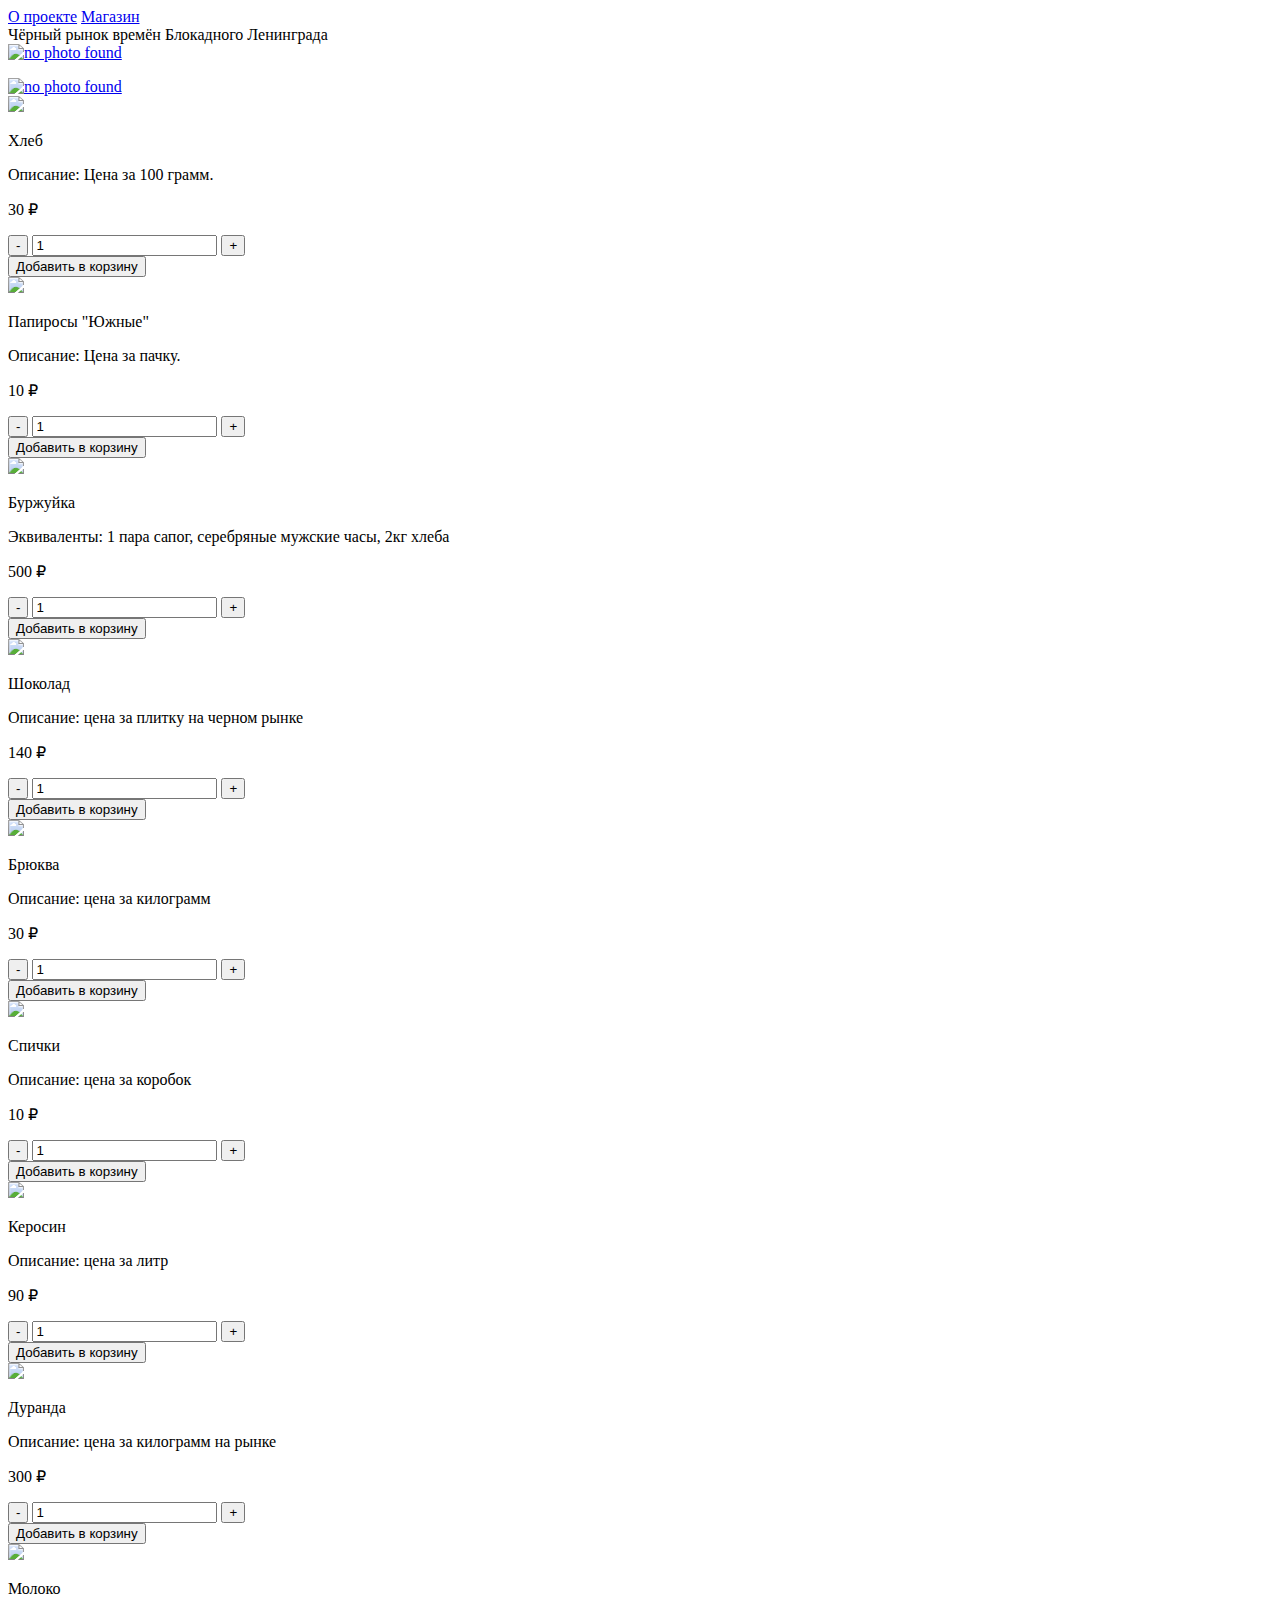
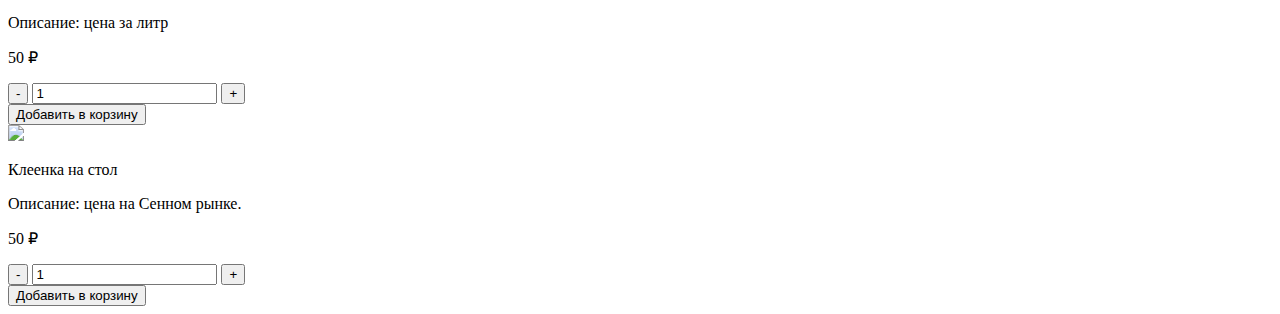
==== index.html @ 29fdaeda "Create index.html" ====
<!DOCTYPE html>
<html lang="en">
<head>
  <meta charset="UTF-8">
  <title>MainPage</title>
  <link href="https://fonts.googleapis.com/css2?family=Merriweather:ital,wght@0,300;0,400;0,700;1,300;1,400&family=Poppins:ital,wght@0,400;0,600;1,200;1,600&display=swap" rel="stylesheet">
  <link rel="stylesheet" href="CSS/header.css">
  <link rel="stylesheet" href="CSS/product.css">
</head>
<body>
  <header class = "header">
    <div class="header-center">
      <nav class="navigation-bar">
        <a class="header-links" href="projectInfo.html">О проекте</a>
        <a class="header-links" href="index.html">Магазин</a>
      </nav>
      <div class="project-name">
        Чёрный рынок времён Блокадного Ленинграда
      </div>
      </div>
    <div class="header-left">
      <div class="cart">
        <a href="cartPage.html">
          <img src="logos/cart_icon.png" class="header-cart-icon" alt="no photo found">
        </a>
        <ul id="cart-items"></ul>
      </div>
      <div class="account">
        <a href="accountPage.html">
          <img src="logos/profile_icon.png" class="header-profile-icon" alt="no photo found">
        </a>
      </div>
    </div>
  </header>
  <div class="create-line"></div>
  <main>
    <div class="products">
      <div class="product" data-product-id="1">
        <img onclick="location.href='BreadPage.html'" class="product-image" src="ProductPhotos/bread.JPG">
        <div class="product-info">
          <p class="product-title">
            Хлеб
          </p>
          <p class="product-description">
            Описание: Цена за 100 грамм.
          </p>
          <p class="product-price">
            30 &#x20bd
          </p>
          <div class="quantity">
            <button class="minus-button" onclick="decrement(this)">-</button>
            <input class="quantity-bar" type="text" value="1">
            <button class="plus-button" onclick="increment(this)">+</button>
          </div>
          <button class="add-to-cart-button" onclick="addToCart(this)">Добавить в корзину</button>
        </div>
      </div>
      <div class="product" data-product-id="2">
        <img onclick="location.href='PapirosiPage.html'" class="product-image" src="ProductPhotos/papirosi.png">
        <div class="product-info">
          <p class="product-title">
            Папиросы "Южные"
          </p>
          <p class="product-description">
            Описание: Цена за пачку.
          </p>
          <p class="product-price">
            10 &#x20bd
          </p>
          <div class="quantity">
            <button class="minus-button" onclick="decrement(this)">-</button>
            <input class="quantity-bar" type="text" value="1">
            <button class="plus-button" onclick="increment(this)">+</button>
          </div>
          <button class="add-to-cart-button" onclick="addToCart(this)">Добавить в корзину</button>
        </div>
      </div>
      <div class="product" data-product-id="3">
        <img onclick="location.href='BurzhuikaPage.html'" class="product-image" src="ProductPhotos/burzhuika.png">
        <div class="product-info">
          <p class="product-title">
            Буржуйка
          </p>
          <p class="product-description">
            Эквиваленты: 1 пара сапог, серебряные мужские часы, 2кг хлеба
          </p>
          <p class="product-price">
            500 &#x20bd
          </p>
          <div class="quantity">
            <div class="quantity">
              <button class="minus-button" onclick="decrement(this)">-</button>
              <input class="quantity-bar" type="text" value="1">
              <button class="plus-button" onclick="increment(this)">+</button>
            </div>
            <button class="add-to-cart-button" onclick="addToCart(this)">Добавить в корзину</button>
          </div>
      </div>
    </div>
      <div class="product" data-product-id="4">
        <img onclick="location.href='ChocolatePage.html'" class="product-image" src="ProductPhotos/chocolate.png">
        <div class="product-info">
          <p class="product-title">
            Шоколад
          </p>
          <p class="product-description">
            Описание: цена за плитку на черном рынке
          </p>
          <p class="product-price">
            140 &#x20bd
          </p>
          <div class="quantity">
            <div class="quantity">
              <button class="minus-button" onclick="decrement(this)">-</button>
              <input class="quantity-bar" type="text" value="1">
              <button class="plus-button" onclick="increment(this)">+</button>
            </div>
            <button class="add-to-cart-button" onclick="addToCart(this)">Добавить в корзину</button>
          </div>
        </div>
      </div>
      <div class="product" data-product-id="5">
        <img onclick="location.href='BrukvaPage.html'" class="product-image" src="ProductPhotos/brukva.png">
        <div class="product-info">
          <p class="product-title">
            Брюква
          </p>
          <p class="product-description">
            Описание: цена за килограмм
          </p>
          <p class="product-price">
            30 &#x20bd
          </p>
          <div class="quantity">
            <div class="quantity">
              <button class="minus-button" onclick="decrement(this)">-</button>
              <input class="quantity-bar" type="text" value="1">
              <button class="plus-button" onclick="increment(this)">+</button>
            </div>
            <button class="add-to-cart-button" onclick="addToCart(this)">Добавить в корзину</button>
          </div>
        </div>
      </div>
      <div class="product" data-product-id="6">
        <img onclick="location.href='SpickiPage.html'" class="product-image" src="ProductPhotos/spichki.png">
        <div class="product-info">
          <p class="product-title">
            Спички
          </p>
          <p class="product-description">
            Описание: цена за коробок
          </p>
          <p class="product-price">
            10 &#x20bd
          </p>
          <div class="quantity">
            <div class="quantity">
              <button class="minus-button" onclick="decrement(this)">-</button>
              <input class="quantity-bar" type="text" value="1">
              <button class="plus-button" onclick="increment(this)">+</button>
            </div>
            <button class="add-to-cart-button" onclick="addToCart(this)">Добавить в корзину</button>
          </div>
        </div>
      </div>
      <div class="product" data-product-id="7">
        <img onclick="location.href='KerosinPage.html'" class="product-image" src="ProductPhotos/kerosin.png">
        <div class="product-info">
          <p class="product-title">
            Керосин
          </p>
          <p class="product-description">
            Описание: цена за литр
          </p>
          <p class="product-price">
            90 &#x20bd
          </p>
          <div class="quantity">
            <div class="quantity">
              <button class="minus-button" onclick="decrement(this)">-</button>
              <input class="quantity-bar" type="text" value="1">
              <button class="plus-button" onclick="increment(this)">+</button>
            </div>
            <button class="add-to-cart-button" onclick="addToCart(this)">Добавить в корзину</button>
          </div>
        </div>
      </div>
      <div class="product" data-product-id="8">
        <img onclick="location.href='DurandaPage.html'" class="product-image" src="ProductPhotos/duranda.png">
        <div class="product-info">
          <p class="product-title">
            Дуранда
          </p>
          <p class="product-description">
            Описание: цена за килограмм на рынке
          </p>
          <p class="product-price">
            300 &#x20bd
          </p>
          <div class="quantity">
            <div class="quantity">
              <button class="minus-button" onclick="decrement(this)">-</button>
              <input class="quantity-bar" type="text" value="1">
              <button class="plus-button" onclick="increment(this)">+</button>
            </div>
            <button class="add-to-cart-button" onclick="addToCart(this)">Добавить в корзину</button>
          </div>
        </div>
      </div>
      <div class="product" data-product-id="9">
        <img onclick="location.href='MilkPage.html'" class="product-image" src="ProductPhotos/milk.png">
        <div class="product-info">
          <p class="product-title">
            Молоко
          </p>
          <p class="product-description">
            Описание: цена за литр
          </p>
          <p class="product-price">
            50 &#x20bd
          </p>
          <div class="quantity">
            <div class="quantity">
              <button class="minus-button" onclick="decrement(this)">-</button>
              <input class="quantity-bar" type="text" value="1">
              <button class="plus-button" onclick="increment(this)">+</button>
            </div>
            <button class="add-to-cart-button" onclick="addToCart(this)">Добавить в корзину</button>
          </div>
        </div>
      </div>
      <div class="product" data-product-id="10">
        <img onclick="location.href='KleenkaPage.html'" class="product-image" src="ProductPhotos/kleenka.png">
        <div class="product-info">
          <p class="product-title">
            Клеенка на стол
          </p>
          <p class="product-description">
            Описание: цена на Сенном рынке.
          </p>
          <p class="product-price">
            50 &#x20bd
          </p>
          <div class="quantity">
            <div class="quantity">
              <button class="minus-button" onclick="decrement(this)">-</button>
              <input class="quantity-bar" type="text" value="1">
              <button class="plus-button" onclick="increment(this)">+</button>
            </div>
            <button class="add-to-cart-button" onclick="addToCart(this)">Добавить в корзину</button>
          </div>
        </div>
      </div>
      </div>
  </main>
  <script src="JS/cart.js"></script>
</body>
</html>
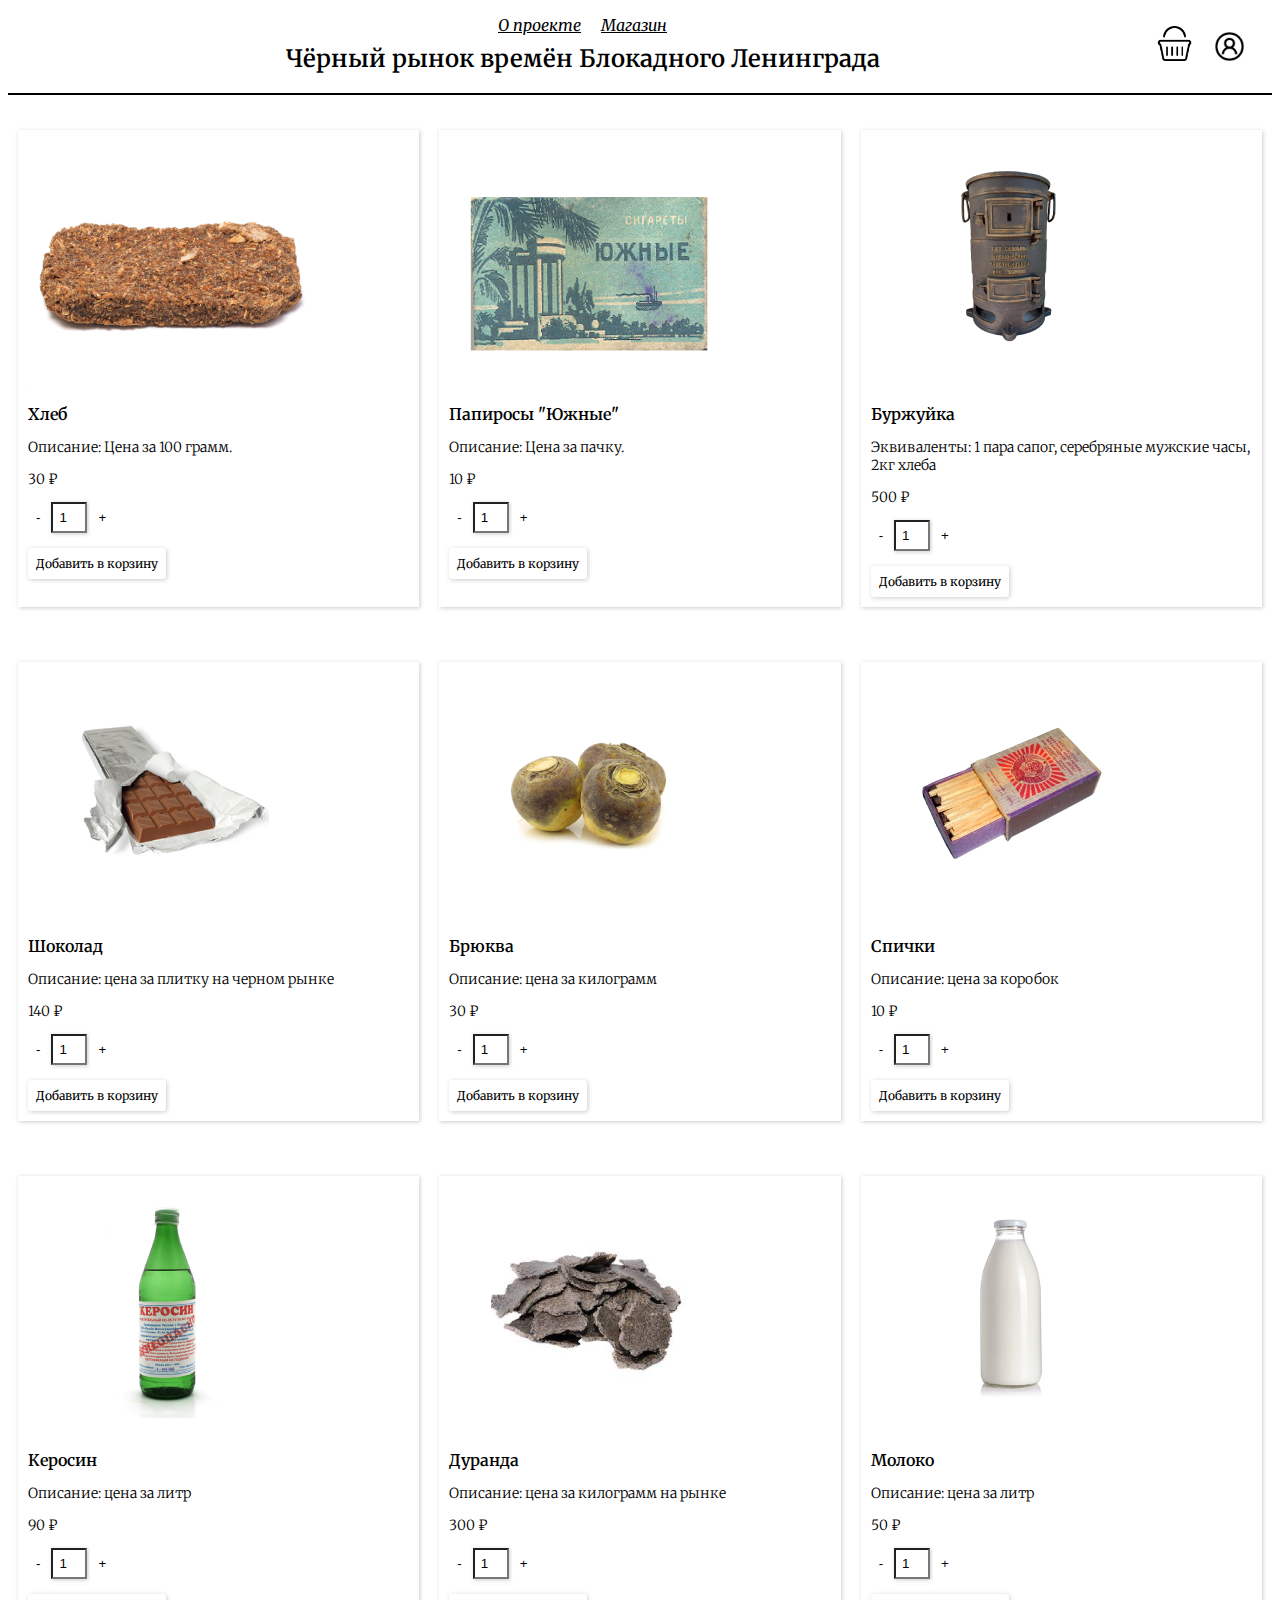
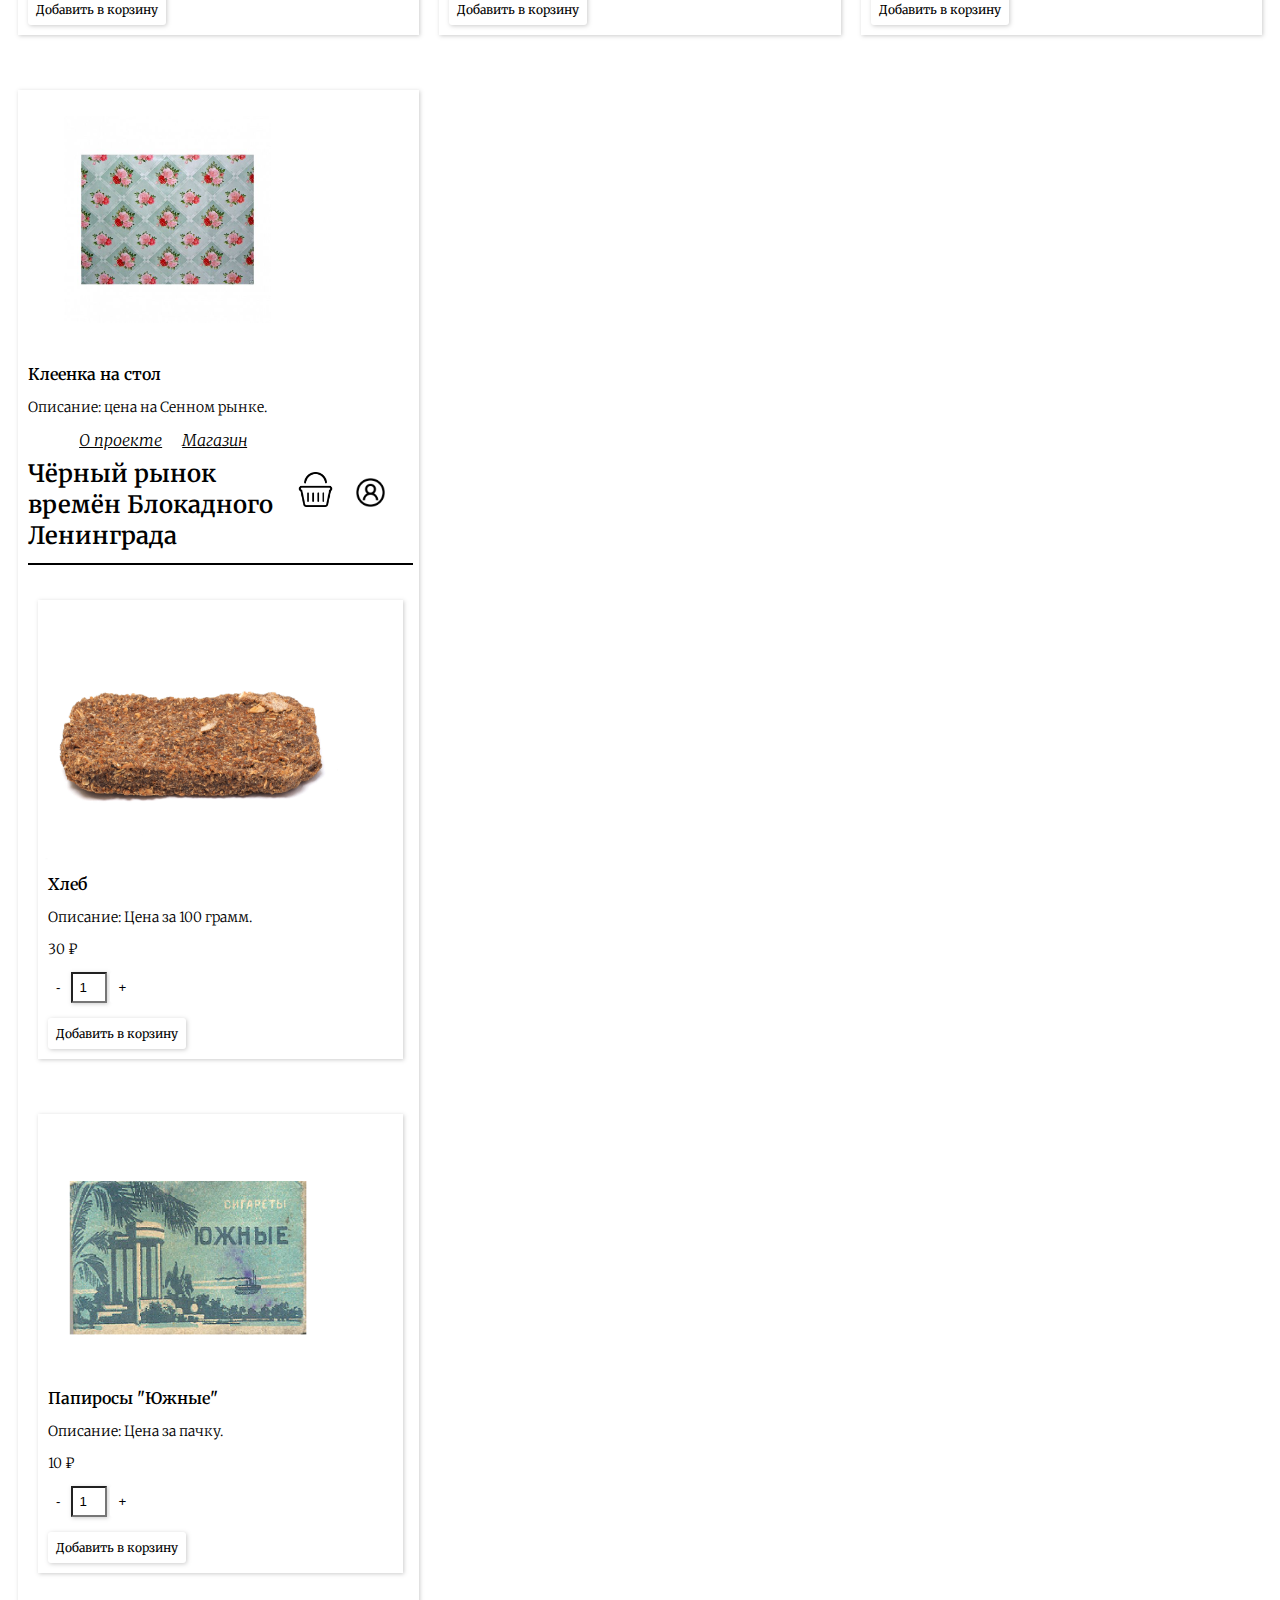
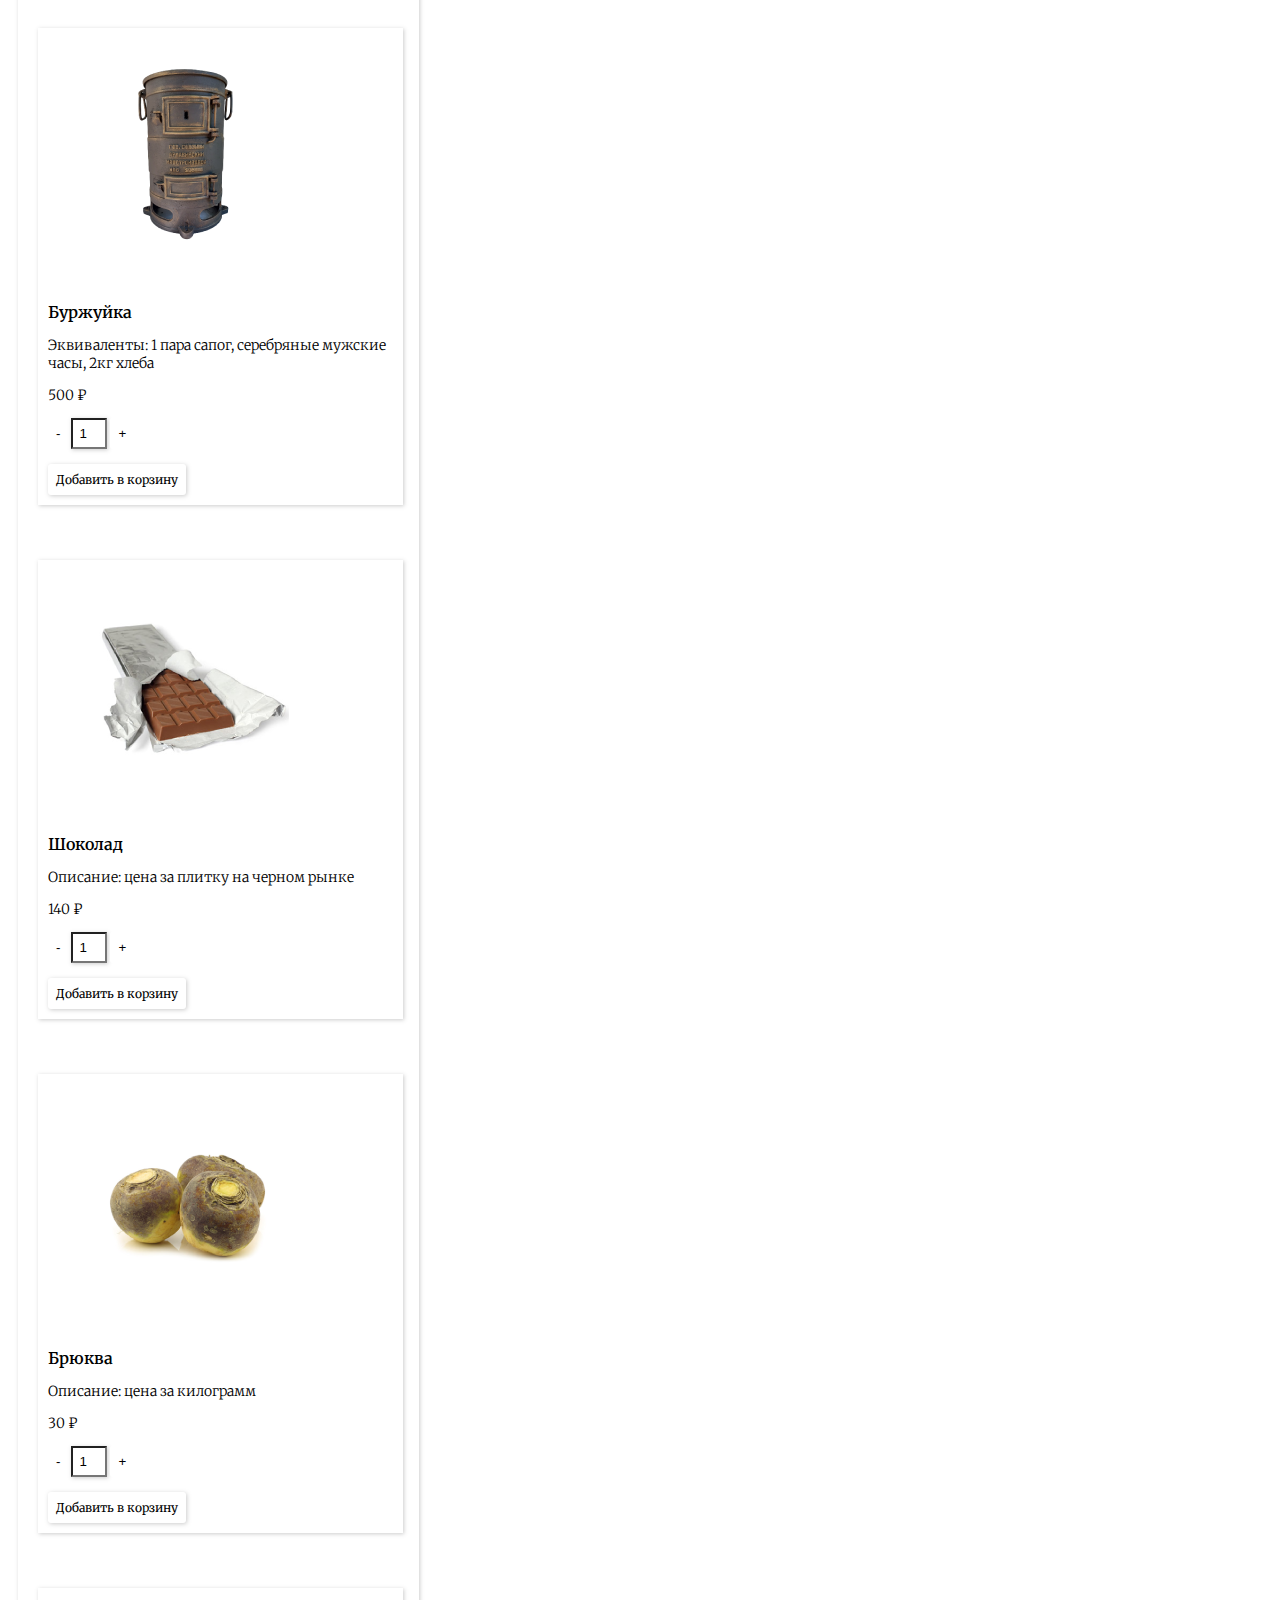
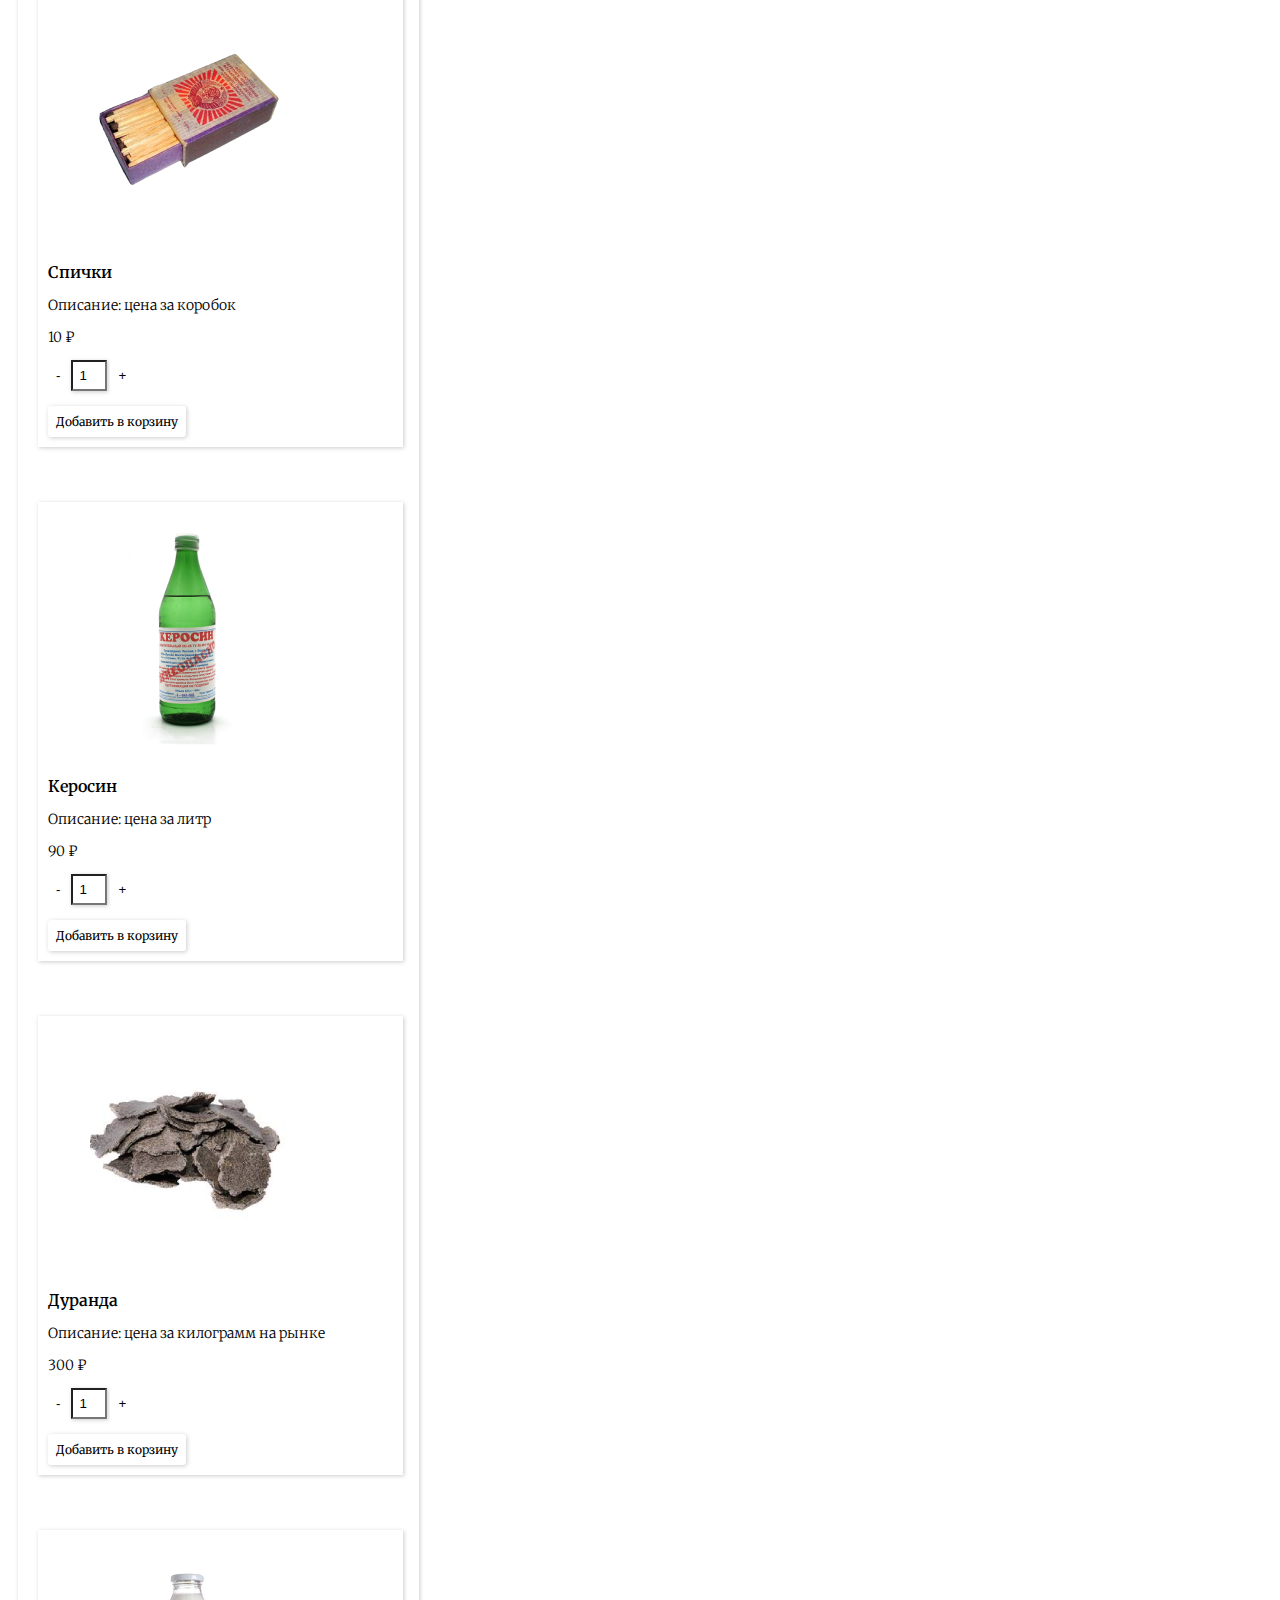
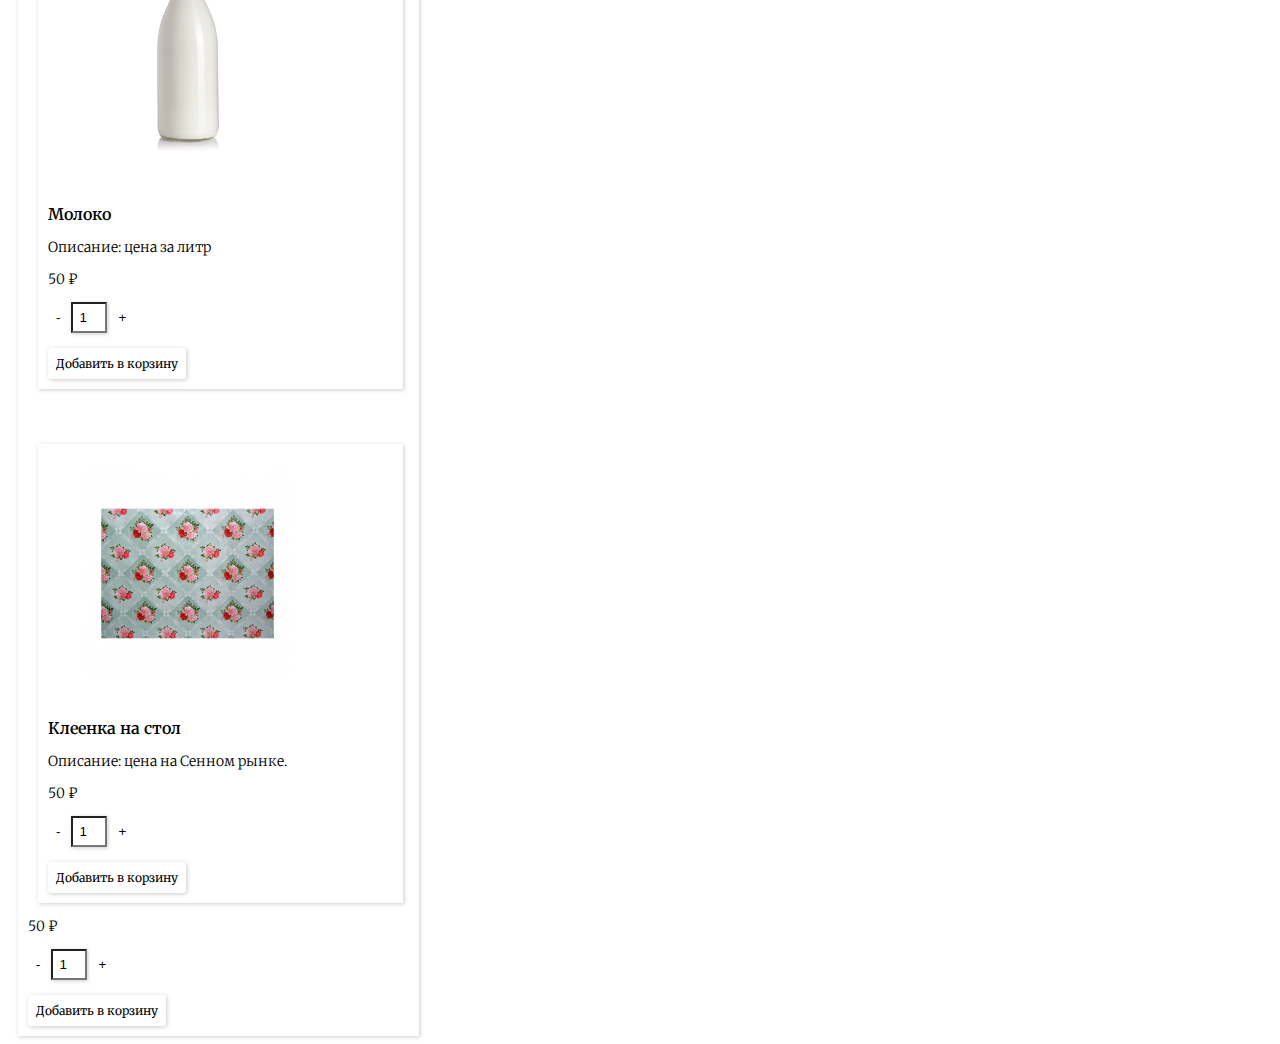
==== commit 41162a48: "Project added" ====
--- a/index.html
+++ b/index.html
@@ -237,7 +237,264 @@
           </p>
           <p class="product-description">
             Описание: цена на Сенном рынке.
-          </p>
+          </p><!DOCTYPE html>
+          <html lang="en">
+          <head>
+            <meta charset="UTF-8">
+            <title>MainPage</title>
+            <link href="https://fonts.googleapis.com/css2?family=Merriweather:ital,wght@0,300;0,400;0,700;1,300;1,400&family=Poppins:ital,wght@0,400;0,600;1,200;1,600&display=swap" rel="stylesheet">
+            <link rel="stylesheet" href="CSS/header.css">
+            <link rel="stylesheet" href="CSS/product.css">
+          </head>
+          <body>
+          <header class = "header">
+            <div class="header-center">
+              <nav class="navigation-bar">
+                <a class="header-links" href="projectInfo.html">О проекте</a>
+                <a class="header-links" href="index.html">Магазин</a>
+              </nav>
+              <div class="project-name">
+                Чёрный рынок времён Блокадного Ленинграда
+              </div>
+            </div>
+            <div class="header-left">
+              <div class="cart">
+                <a href="cartPage.html">
+                  <img src="logos/cart_icon.png" class="header-cart-icon" alt="no photo found">
+                </a>
+                <ul id="cart-items"></ul>
+              </div>
+              <div class="account">
+                <a href="accountPage.html">
+                  <img src="logos/profile_icon.png" class="header-profile-icon" alt="no photo found">
+                </a>
+              </div>
+            </div>
+          </header>
+          <div class="create-line"></div>
+          <main>
+            <div class="products">
+              <div class="product" data-product-id="1">
+                <img onclick="location.href='BreadPage.html'" class="product-image" src="ProductPhotos/bread.JPG">
+                <div class="product-info">
+                  <p class="product-title">
+                    Хлеб
+                  </p>
+                  <p class="product-description">
+                    Описание: Цена за 100 грамм.
+                  </p>
+                  <p class="product-price">
+                    30 &#x20bd
+                  </p>
+                  <div class="quantity">
+                    <button class="minus-button" onclick="decrement(this)">-</button>
+                    <input class="quantity-bar" type="text" value="1">
+                    <button class="plus-button" onclick="increment(this)">+</button>
+                  </div>
+                  <button class="add-to-cart-button" onclick="addToCart(this)">Добавить в корзину</button>
+                </div>
+              </div>
+              <div class="product" data-product-id="2">
+                <img onclick="location.href='PapirosiPage.html'" class="product-image" src="ProductPhotos/papirosi.png">
+                <div class="product-info">
+                  <p class="product-title">
+                    Папиросы "Южные"
+                  </p>
+                  <p class="product-description">
+                    Описание: Цена за пачку.
+                  </p>
+                  <p class="product-price">
+                    10 &#x20bd
+                  </p>
+                  <div class="quantity">
+                    <button class="minus-button" onclick="decrement(this)">-</button>
+                    <input class="quantity-bar" type="text" value="1">
+                    <button class="plus-button" onclick="increment(this)">+</button>
+                  </div>
+                  <button class="add-to-cart-button" onclick="addToCart(this)">Добавить в корзину</button>
+                </div>
+              </div>
+              <div class="product" data-product-id="3">
+                <img onclick="location.href='BurzhuikaPage.html'" class="product-image" src="ProductPhotos/burzhuika.png">
+                <div class="product-info">
+                  <p class="product-title">
+                    Буржуйка
+                  </p>
+                  <p class="product-description">
+                    Эквиваленты: 1 пара сапог, серебряные мужские часы, 2кг хлеба
+                  </p>
+                  <p class="product-price">
+                    500 &#x20bd
+                  </p>
+                  <div class="quantity">
+                    <div class="quantity">
+                      <button class="minus-button" onclick="decrement(this)">-</button>
+                      <input class="quantity-bar" type="text" value="1">
+                      <button class="plus-button" onclick="increment(this)">+</button>
+                    </div>
+                    <button class="add-to-cart-button" onclick="addToCart(this)">Добавить в корзину</button>
+                  </div>
+                </div>
+              </div>
+              <div class="product" data-product-id="4">
+                <img onclick="location.href='ChocolatePage.html'" class="product-image" src="ProductPhotos/chocolate.png">
+                <div class="product-info">
+                  <p class="product-title">
+                    Шоколад
+                  </p>
+                  <p class="product-description">
+                    Описание: цена за плитку на черном рынке
+                  </p>
+                  <p class="product-price">
+                    140 &#x20bd
+                  </p>
+                  <div class="quantity">
+                    <div class="quantity">
+                      <button class="minus-button" onclick="decrement(this)">-</button>
+                      <input class="quantity-bar" type="text" value="1">
+                      <button class="plus-button" onclick="increment(this)">+</button>
+                    </div>
+                    <button class="add-to-cart-button" onclick="addToCart(this)">Добавить в корзину</button>
+                  </div>
+                </div>
+              </div>
+              <div class="product" data-product-id="5">
+                <img onclick="location.href='BrukvaPage.html'" class="product-image" src="ProductPhotos/brukva.png">
+                <div class="product-info">
+                  <p class="product-title">
+                    Брюква
+                  </p>
+                  <p class="product-description">
+                    Описание: цена за килограмм
+                  </p>
+                  <p class="product-price">
+                    30 &#x20bd
+                  </p>
+                  <div class="quantity">
+                    <div class="quantity">
+                      <button class="minus-button" onclick="decrement(this)">-</button>
+                      <input class="quantity-bar" type="text" value="1">
+                      <button class="plus-button" onclick="increment(this)">+</button>
+                    </div>
+                    <button class="add-to-cart-button" onclick="addToCart(this)">Добавить в корзину</button>
+                  </div>
+                </div>
+              </div>
+              <div class="product" data-product-id="6">
+                <img onclick="location.href='SpickiPage.html'" class="product-image" src="ProductPhotos/spichki.png">
+                <div class="product-info">
+                  <p class="product-title">
+                    Спички
+                  </p>
+                  <p class="product-description">
+                    Описание: цена за коробок
+                  </p>
+                  <p class="product-price">
+                    10 &#x20bd
+                  </p>
+                  <div class="quantity">
+                    <div class="quantity">
+                      <button class="minus-button" onclick="decrement(this)">-</button>
+                      <input class="quantity-bar" type="text" value="1">
+                      <button class="plus-button" onclick="increment(this)">+</button>
+                    </div>
+                    <button class="add-to-cart-button" onclick="addToCart(this)">Добавить в корзину</button>
+                  </div>
+                </div>
+              </div>
+              <div class="product" data-product-id="7">
+                <img onclick="location.href='KerosinPage.html'" class="product-image" src="ProductPhotos/kerosin.png">
+                <div class="product-info">
+                  <p class="product-title">
+                    Керосин
+                  </p>
+                  <p class="product-description">
+                    Описание: цена за литр
+                  </p>
+                  <p class="product-price">
+                    90 &#x20bd
+                  </p>
+                  <div class="quantity">
+                    <div class="quantity">
+                      <button class="minus-button" onclick="decrement(this)">-</button>
+                      <input class="quantity-bar" type="text" value="1">
+                      <button class="plus-button" onclick="increment(this)">+</button>
+                    </div>
+                    <button class="add-to-cart-button" onclick="addToCart(this)">Добавить в корзину</button>
+                  </div>
+                </div>
+              </div>
+              <div class="product" data-product-id="8">
+                <img onclick="location.href='DurandaPage.html'" class="product-image" src="ProductPhotos/duranda.png">
+                <div class="product-info">
+                  <p class="product-title">
+                    Дуранда
+                  </p>
+                  <p class="product-description">
+                    Описание: цена за килограмм на рынке
+                  </p>
+                  <p class="product-price">
+                    300 &#x20bd
+                  </p>
+                  <div class="quantity">
+                    <div class="quantity">
+                      <button class="minus-button" onclick="decrement(this)">-</button>
+                      <input class="quantity-bar" type="text" value="1">
+                      <button class="plus-button" onclick="increment(this)">+</button>
+                    </div>
+                    <button class="add-to-cart-button" onclick="addToCart(this)">Добавить в корзину</button>
+                  </div>
+                </div>
+              </div>
+              <div class="product" data-product-id="9">
+                <img onclick="location.href='MilkPage.html'" class="product-image" src="ProductPhotos/milk.png">
+                <div class="product-info">
+                  <p class="product-title">
+                    Молоко
+                  </p>
+                  <p class="product-description">
+                    Описание: цена за литр
+                  </p>
+                  <p class="product-price">
+                    50 &#x20bd
+                  </p>
+                  <div class="quantity">
+                    <div class="quantity">
+                      <button class="minus-button" onclick="decrement(this)">-</button>
+                      <input class="quantity-bar" type="text" value="1">
+                      <button class="plus-button" onclick="increment(this)">+</button>
+                    </div>
+                    <button class="add-to-cart-button" onclick="addToCart(this)">Добавить в корзину</button>
+                  </div>
+                </div>
+              </div>
+              <div class="product" data-product-id="10">
+                <img onclick="location.href='KleenkaPage.html'" class="product-image" src="ProductPhotos/kleenka.png">
+                <div class="product-info">
+                  <p class="product-title">
+                    Клеенка на стол
+                  </p>
+                  <p class="product-description">
+                    Описание: цена на Сенном рынке.
+                  </p>
+                  <p class="product-price">
+                    50 &#x20bd
+                  </p>
+                  <div class="quantity">
+                    <div class="quantity">
+                      <button class="minus-button" onclick="decrement(this)">-</button>
+                      <input class="quantity-bar" type="text" value="1">
+                      <button class="plus-button" onclick="increment(this)">+</button>
+                    </div>
+                    <button class="add-to-cart-button" onclick="addToCart(this)">Добавить в корзину</button>
+                  </div>
+                </div>
+              </div>
+            </div>
+          </main>
+          <script src="JS/cart.js"></script>
+          </body>
+          </html>
           <p class="product-price">
             50 &#x20bd
           </p>
@@ -255,4 +512,4 @@
   </main>
   <script src="JS/cart.js"></script>
 </body>
-</html>
+</html>--- a/CSS/header.css
+++ b/CSS/header.css
@@ -0,0 +1,48 @@
+.header {
+    display: grid;
+    justify-content: space-between;
+    align-items: center;
+    grid-template-columns: 11fr 1fr;
+    font-size: 16px;
+    font-family: 'Merriweather', serif;
+}
+.header-center {
+    display: grid;
+    justify-content: center;
+    row-gap: 8px;
+}
+.header-left {
+    display: grid;
+    justify-content: center;
+    align-items: center;
+    grid-template-columns: 40px 40px;
+    column-gap: 15px;
+    margin-right: 20px;
+}
+.navigation-bar {
+    display: grid;
+    grid-template-columns: auto auto;
+    column-gap: 20px;
+    justify-content: center;
+    font-style: italic;
+}
+.project-name {
+    font-size: 24px;
+    font-weight: 600;
+}
+.header-links {
+    color: black;
+}
+.header-cart-icon {
+    padding-top: 18px;
+    width: 35px;
+}
+.header-profile-icon {
+    padding-top: 8px;
+    width: 35px;
+}
+.create-line {
+    width: 100%;
+    margin-top: 12px;
+    border-bottom: 2px solid #000000;
+}--- a/CSS/product.css
+++ b/CSS/product.css
@@ -0,0 +1,70 @@
+.product {
+    font-family: 'Merriweather', serif;
+    font-weight: 300;
+    box-shadow: 1px 1px 4px rgba(128, 128, 128, 0.4);
+    /*width: 300px;*/
+    /*height: 500px;*/
+
+    display: inline-block;
+    margin-top: 35px;
+    vertical-align: top;
+}
+.products {
+    display: grid;
+    grid-gap: 20px;
+    grid-template-columns: repeat(auto-fill, minmax(300px, 1fr));
+    justify-content: space-between;
+    margin-left: 10px;
+    margin-right: 10px;
+}
+.product-info {
+    font-size: 14px;
+    padding-left: 10px;
+    margin-right: 6px;
+    padding-bottom: 10px;
+}
+.product-title {
+    font-size: 16px;
+    font-weight: 600;
+    margin-top: 10px;
+    margin-bottom: 10px;
+}
+.product-image {
+    height: 260px;
+    width: 300px;
+    cursor: pointer;
+}
+.add-to-cart-button {
+    font-family: 'Merriweather', serif;
+    font-size: 12px;
+    margin-top: 15px;
+    padding: 8px 8px 8px 8px;
+    background-color: white;
+    border-radius: 3px;
+    border-style: solid;
+    border-width: 0;
+    box-shadow: 1px 1px 4px rgba(128, 128, 128, 0.4);
+}
+.add-to-cart-button:active {
+    background-color: lightgray;
+}
+
+.plus-button {
+    padding: 8px 8px 8px 8px;
+    background-color: white;
+    border-radius: 3px;
+    border-style: solid;
+    border-width: 0;
+}
+.minus-button {
+    padding: 8px 8px 8px 8px;
+    background-color: white;
+    border-radius: 3px;
+    border-style: solid;
+    border-width: 0;
+}
+.quantity-bar {
+    width: 20px;
+    padding: 6px 6px 6px 6px;
+    box-shadow: 1px 1px 4px rgba(128, 128, 128, 0.4);
+}--- a/CSS/header.css
+++ b/CSS/header.css
@@ -0,0 +1,48 @@
+.header {
+    display: grid;
+    justify-content: space-between;
+    align-items: center;
+    grid-template-columns: 11fr 1fr;
+    font-size: 16px;
+    font-family: 'Merriweather', serif;
+}
+.header-center {
+    display: grid;
+    justify-content: center;
+    row-gap: 8px;
+}
+.header-left {
+    display: grid;
+    justify-content: center;
+    align-items: center;
+    grid-template-columns: 40px 40px;
+    column-gap: 15px;
+    margin-right: 20px;
+}
+.navigation-bar {
+    display: grid;
+    grid-template-columns: auto auto;
+    column-gap: 20px;
+    justify-content: center;
+    font-style: italic;
+}
+.project-name {
+    font-size: 24px;
+    font-weight: 600;
+}
+.header-links {
+    color: black;
+}
+.header-cart-icon {
+    padding-top: 18px;
+    width: 35px;
+}
+.header-profile-icon {
+    padding-top: 8px;
+    width: 35px;
+}
+.create-line {
+    width: 100%;
+    margin-top: 12px;
+    border-bottom: 2px solid #000000;
+}--- a/CSS/product.css
+++ b/CSS/product.css
@@ -0,0 +1,70 @@
+.product {
+    font-family: 'Merriweather', serif;
+    font-weight: 300;
+    box-shadow: 1px 1px 4px rgba(128, 128, 128, 0.4);
+    /*width: 300px;*/
+    /*height: 500px;*/
+
+    display: inline-block;
+    margin-top: 35px;
+    vertical-align: top;
+}
+.products {
+    display: grid;
+    grid-gap: 20px;
+    grid-template-columns: repeat(auto-fill, minmax(300px, 1fr));
+    justify-content: space-between;
+    margin-left: 10px;
+    margin-right: 10px;
+}
+.product-info {
+    font-size: 14px;
+    padding-left: 10px;
+    margin-right: 6px;
+    padding-bottom: 10px;
+}
+.product-title {
+    font-size: 16px;
+    font-weight: 600;
+    margin-top: 10px;
+    margin-bottom: 10px;
+}
+.product-image {
+    height: 260px;
+    width: 300px;
+    cursor: pointer;
+}
+.add-to-cart-button {
+    font-family: 'Merriweather', serif;
+    font-size: 12px;
+    margin-top: 15px;
+    padding: 8px 8px 8px 8px;
+    background-color: white;
+    border-radius: 3px;
+    border-style: solid;
+    border-width: 0;
+    box-shadow: 1px 1px 4px rgba(128, 128, 128, 0.4);
+}
+.add-to-cart-button:active {
+    background-color: lightgray;
+}
+
+.plus-button {
+    padding: 8px 8px 8px 8px;
+    background-color: white;
+    border-radius: 3px;
+    border-style: solid;
+    border-width: 0;
+}
+.minus-button {
+    padding: 8px 8px 8px 8px;
+    background-color: white;
+    border-radius: 3px;
+    border-style: solid;
+    border-width: 0;
+}
+.quantity-bar {
+    width: 20px;
+    padding: 6px 6px 6px 6px;
+    box-shadow: 1px 1px 4px rgba(128, 128, 128, 0.4);
+}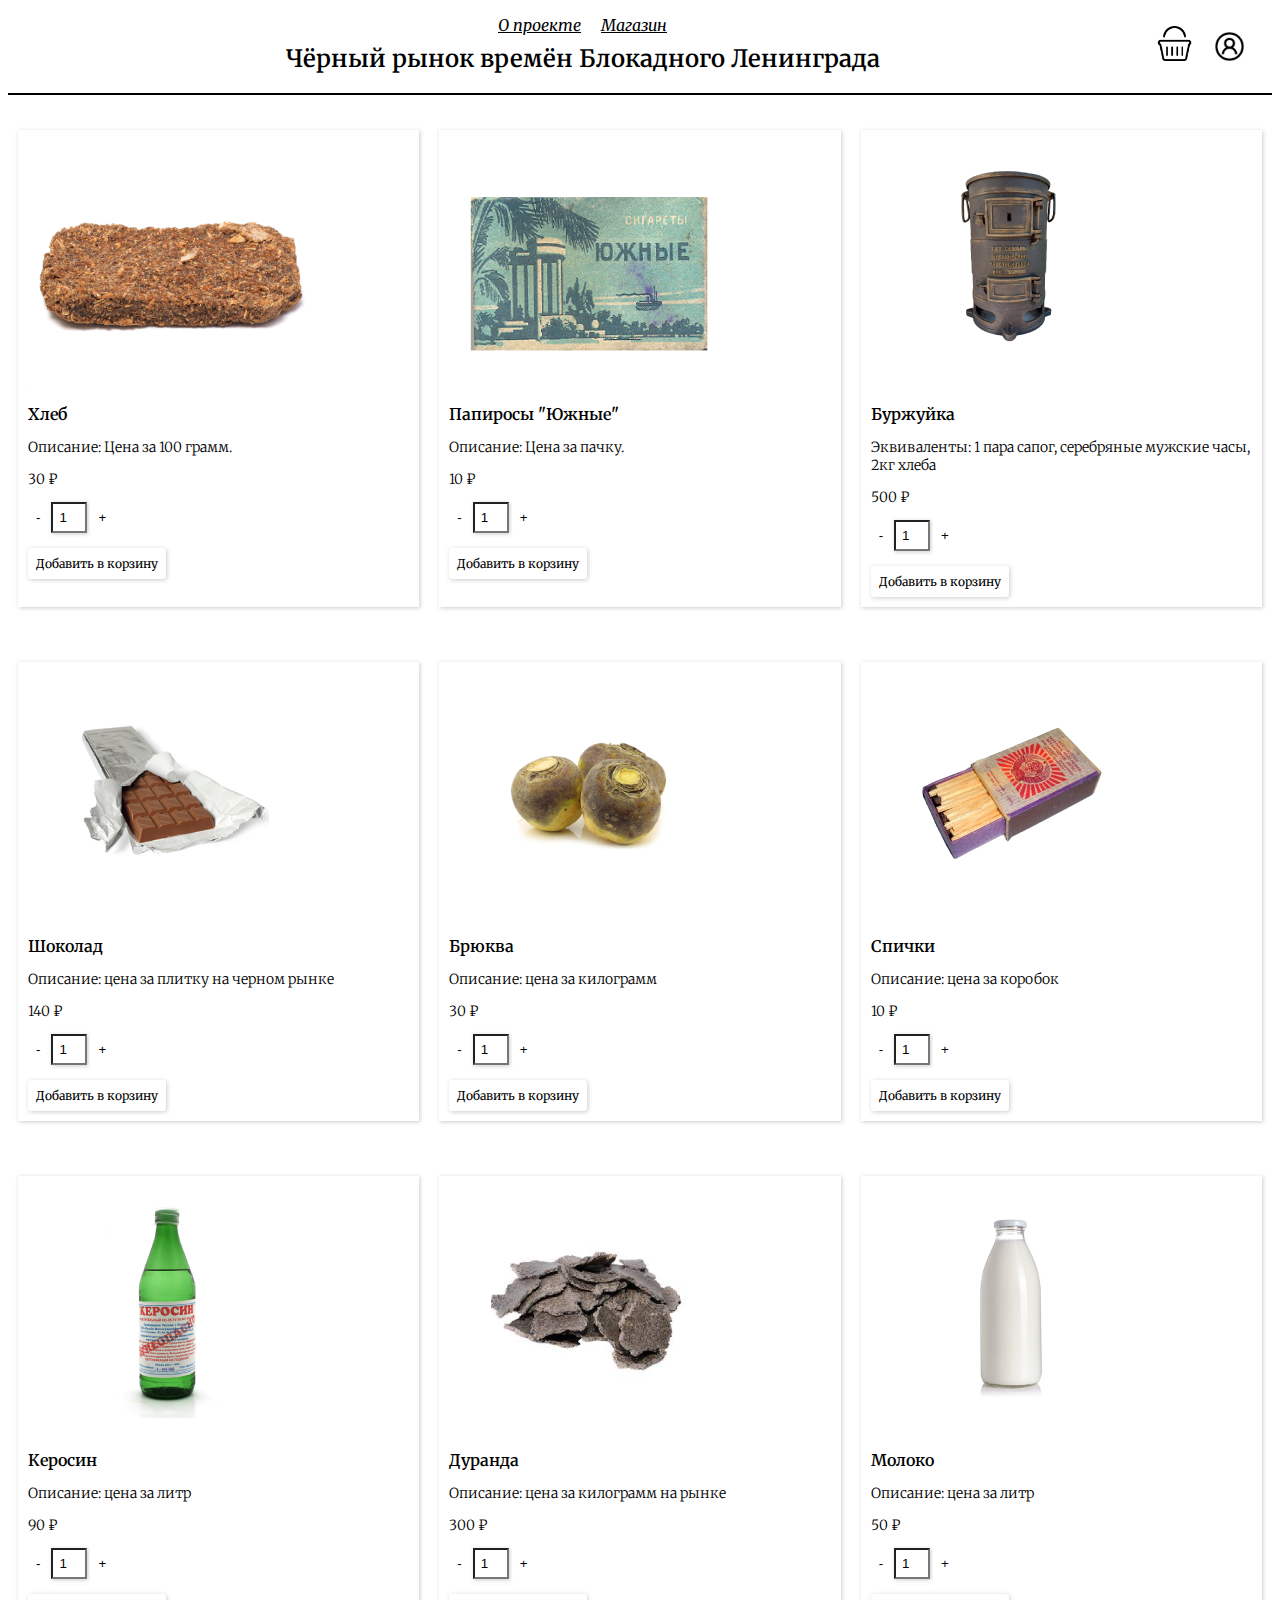
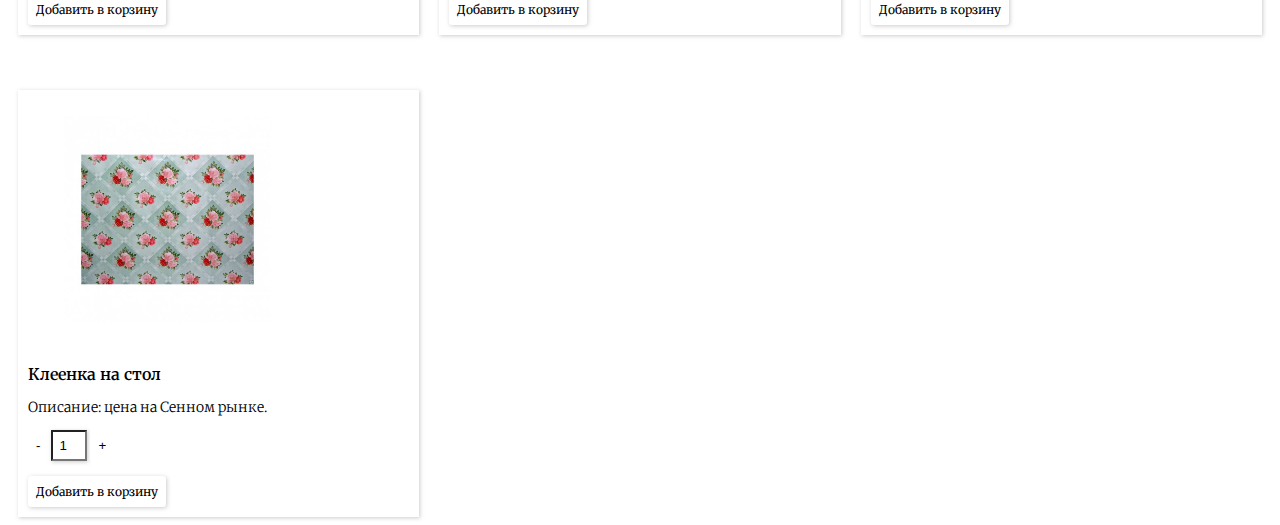
==== commit 30d15d5c: "Changes added" ====
--- a/index.html
+++ b/index.html
@@ -4,8 +4,8 @@
   <meta charset="UTF-8">
   <title>MainPage</title>
   <link href="https://fonts.googleapis.com/css2?family=Merriweather:ital,wght@0,300;0,400;0,700;1,300;1,400&family=Poppins:ital,wght@0,400;0,600;1,200;1,600&display=swap" rel="stylesheet">
-  <link rel="stylesheet" href="CSS/header.css">
-  <link rel="stylesheet" href="CSS/product.css">
+  <link rel="stylesheet" href="../CSS/header.css">
+  <link rel="stylesheet" href="../CSS/product.css">
 </head>
 <body>
   <header class = "header">
@@ -237,279 +237,18 @@
           </p>
           <p class="product-description">
             Описание: цена на Сенном рынке.
-          </p><!DOCTYPE html>
-          <html lang="en">
-          <head>
-            <meta charset="UTF-8">
-            <title>MainPage</title>
-            <link href="https://fonts.googleapis.com/css2?family=Merriweather:ital,wght@0,300;0,400;0,700;1,300;1,400&family=Poppins:ital,wght@0,400;0,600;1,200;1,600&display=swap" rel="stylesheet">
-            <link rel="stylesheet" href="CSS/header.css">
-            <link rel="stylesheet" href="CSS/product.css">
-          </head>
-          <body>
-          <header class = "header">
-            <div class="header-center">
-              <nav class="navigation-bar">
-                <a class="header-links" href="projectInfo.html">О проекте</a>
-                <a class="header-links" href="index.html">Магазин</a>
-              </nav>
-              <div class="project-name">
-                Чёрный рынок времён Блокадного Ленинграда
+            <div class="quantity">
+              <div class="quantity">
+                <button class="minus-button" onclick="decrement(this)">-</button>
+                <input class="quantity-bar" type="text" value="1">
+                <button class="plus-button" onclick="increment(this)">+</button>
               </div>
-            </div>
-            <div class="header-left">
-              <div class="cart">
-                <a href="cartPage.html">
-                  <img src="logos/cart_icon.png" class="header-cart-icon" alt="no photo found">
-                </a>
-                <ul id="cart-items"></ul>
-              </div>
-              <div class="account">
-                <a href="accountPage.html">
-                  <img src="logos/profile_icon.png" class="header-profile-icon" alt="no photo found">
-                </a>
-              </div>
-            </div>
-          </header>
-          <div class="create-line"></div>
-          <main>
-            <div class="products">
-              <div class="product" data-product-id="1">
-                <img onclick="location.href='BreadPage.html'" class="product-image" src="ProductPhotos/bread.JPG">
-                <div class="product-info">
-                  <p class="product-title">
-                    Хлеб
-                  </p>
-                  <p class="product-description">
-                    Описание: Цена за 100 грамм.
-                  </p>
-                  <p class="product-price">
-                    30 &#x20bd
-                  </p>
-                  <div class="quantity">
-                    <button class="minus-button" onclick="decrement(this)">-</button>
-                    <input class="quantity-bar" type="text" value="1">
-                    <button class="plus-button" onclick="increment(this)">+</button>
-                  </div>
-                  <button class="add-to-cart-button" onclick="addToCart(this)">Добавить в корзину</button>
-                </div>
-              </div>
-              <div class="product" data-product-id="2">
-                <img onclick="location.href='PapirosiPage.html'" class="product-image" src="ProductPhotos/papirosi.png">
-                <div class="product-info">
-                  <p class="product-title">
-                    Папиросы "Южные"
-                  </p>
-                  <p class="product-description">
-                    Описание: Цена за пачку.
-                  </p>
-                  <p class="product-price">
-                    10 &#x20bd
-                  </p>
-                  <div class="quantity">
-                    <button class="minus-button" onclick="decrement(this)">-</button>
-                    <input class="quantity-bar" type="text" value="1">
-                    <button class="plus-button" onclick="increment(this)">+</button>
-                  </div>
-                  <button class="add-to-cart-button" onclick="addToCart(this)">Добавить в корзину</button>
-                </div>
-              </div>
-              <div class="product" data-product-id="3">
-                <img onclick="location.href='BurzhuikaPage.html'" class="product-image" src="ProductPhotos/burzhuika.png">
-                <div class="product-info">
-                  <p class="product-title">
-                    Буржуйка
-                  </p>
-                  <p class="product-description">
-                    Эквиваленты: 1 пара сапог, серебряные мужские часы, 2кг хлеба
-                  </p>
-                  <p class="product-price">
-                    500 &#x20bd
-                  </p>
-                  <div class="quantity">
-                    <div class="quantity">
-                      <button class="minus-button" onclick="decrement(this)">-</button>
-                      <input class="quantity-bar" type="text" value="1">
-                      <button class="plus-button" onclick="increment(this)">+</button>
-                    </div>
-                    <button class="add-to-cart-button" onclick="addToCart(this)">Добавить в корзину</button>
-                  </div>
-                </div>
-              </div>
-              <div class="product" data-product-id="4">
-                <img onclick="location.href='ChocolatePage.html'" class="product-image" src="ProductPhotos/chocolate.png">
-                <div class="product-info">
-                  <p class="product-title">
-                    Шоколад
-                  </p>
-                  <p class="product-description">
-                    Описание: цена за плитку на черном рынке
-                  </p>
-                  <p class="product-price">
-                    140 &#x20bd
-                  </p>
-                  <div class="quantity">
-                    <div class="quantity">
-                      <button class="minus-button" onclick="decrement(this)">-</button>
-                      <input class="quantity-bar" type="text" value="1">
-                      <button class="plus-button" onclick="increment(this)">+</button>
-                    </div>
-                    <button class="add-to-cart-button" onclick="addToCart(this)">Добавить в корзину</button>
-                  </div>
-                </div>
-              </div>
-              <div class="product" data-product-id="5">
-                <img onclick="location.href='BrukvaPage.html'" class="product-image" src="ProductPhotos/brukva.png">
-                <div class="product-info">
-                  <p class="product-title">
-                    Брюква
-                  </p>
-                  <p class="product-description">
-                    Описание: цена за килограмм
-                  </p>
-                  <p class="product-price">
-                    30 &#x20bd
-                  </p>
-                  <div class="quantity">
-                    <div class="quantity">
-                      <button class="minus-button" onclick="decrement(this)">-</button>
-                      <input class="quantity-bar" type="text" value="1">
-                      <button class="plus-button" onclick="increment(this)">+</button>
-                    </div>
-                    <button class="add-to-cart-button" onclick="addToCart(this)">Добавить в корзину</button>
-                  </div>
-                </div>
-              </div>
-              <div class="product" data-product-id="6">
-                <img onclick="location.href='SpickiPage.html'" class="product-image" src="ProductPhotos/spichki.png">
-                <div class="product-info">
-                  <p class="product-title">
-                    Спички
-                  </p>
-                  <p class="product-description">
-                    Описание: цена за коробок
-                  </p>
-                  <p class="product-price">
-                    10 &#x20bd
-                  </p>
-                  <div class="quantity">
-                    <div class="quantity">
-                      <button class="minus-button" onclick="decrement(this)">-</button>
-                      <input class="quantity-bar" type="text" value="1">
-                      <button class="plus-button" onclick="increment(this)">+</button>
-                    </div>
-                    <button class="add-to-cart-button" onclick="addToCart(this)">Добавить в корзину</button>
-                  </div>
-                </div>
-              </div>
-              <div class="product" data-product-id="7">
-                <img onclick="location.href='KerosinPage.html'" class="product-image" src="ProductPhotos/kerosin.png">
-                <div class="product-info">
-                  <p class="product-title">
-                    Керосин
-                  </p>
-                  <p class="product-description">
-                    Описание: цена за литр
-                  </p>
-                  <p class="product-price">
-                    90 &#x20bd
-                  </p>
-                  <div class="quantity">
-                    <div class="quantity">
-                      <button class="minus-button" onclick="decrement(this)">-</button>
-                      <input class="quantity-bar" type="text" value="1">
-                      <button class="plus-button" onclick="increment(this)">+</button>
-                    </div>
-                    <button class="add-to-cart-button" onclick="addToCart(this)">Добавить в корзину</button>
-                  </div>
-                </div>
-              </div>
-              <div class="product" data-product-id="8">
-                <img onclick="location.href='DurandaPage.html'" class="product-image" src="ProductPhotos/duranda.png">
-                <div class="product-info">
-                  <p class="product-title">
-                    Дуранда
-                  </p>
-                  <p class="product-description">
-                    Описание: цена за килограмм на рынке
-                  </p>
-                  <p class="product-price">
-                    300 &#x20bd
-                  </p>
-                  <div class="quantity">
-                    <div class="quantity">
-                      <button class="minus-button" onclick="decrement(this)">-</button>
-                      <input class="quantity-bar" type="text" value="1">
-                      <button class="plus-button" onclick="increment(this)">+</button>
-                    </div>
-                    <button class="add-to-cart-button" onclick="addToCart(this)">Добавить в корзину</button>
-                  </div>
-                </div>
-              </div>
-              <div class="product" data-product-id="9">
-                <img onclick="location.href='MilkPage.html'" class="product-image" src="ProductPhotos/milk.png">
-                <div class="product-info">
-                  <p class="product-title">
-                    Молоко
-                  </p>
-                  <p class="product-description">
-                    Описание: цена за литр
-                  </p>
-                  <p class="product-price">
-                    50 &#x20bd
-                  </p>
-                  <div class="quantity">
-                    <div class="quantity">
-                      <button class="minus-button" onclick="decrement(this)">-</button>
-                      <input class="quantity-bar" type="text" value="1">
-                      <button class="plus-button" onclick="increment(this)">+</button>
-                    </div>
-                    <button class="add-to-cart-button" onclick="addToCart(this)">Добавить в корзину</button>
-                  </div>
-                </div>
-              </div>
-              <div class="product" data-product-id="10">
-                <img onclick="location.href='KleenkaPage.html'" class="product-image" src="ProductPhotos/kleenka.png">
-                <div class="product-info">
-                  <p class="product-title">
-                    Клеенка на стол
-                  </p>
-                  <p class="product-description">
-                    Описание: цена на Сенном рынке.
-                  </p>
-                  <p class="product-price">
-                    50 &#x20bd
-                  </p>
-                  <div class="quantity">
-                    <div class="quantity">
-                      <button class="minus-button" onclick="decrement(this)">-</button>
-                      <input class="quantity-bar" type="text" value="1">
-                      <button class="plus-button" onclick="increment(this)">+</button>
-                    </div>
-                    <button class="add-to-cart-button" onclick="addToCart(this)">Добавить в корзину</button>
-                  </div>
-                </div>
-              </div>
-            </div>
-          </main>
-          <script src="JS/cart.js"></script>
-          </body>
-          </html>
-          <p class="product-price">
-            50 &#x20bd
-          </p>
-          <div class="quantity">
-            <div class="quantity">
-              <button class="minus-button" onclick="decrement(this)">-</button>
-              <input class="quantity-bar" type="text" value="1">
-              <button class="plus-button" onclick="increment(this)">+</button>
-            </div>
-            <button class="add-to-cart-button" onclick="addToCart(this)">Добавить в корзину</button>
-          </div>
-        </div>
-      </div>
-      </div>
+              <button class="add-to-cart-button" onclick="addToCart(this)">Добавить в корзину</button>
+            </div>
+          </div>
+      </div>
+    </div>
+  <script src="../JS/cart.js"></script>
   </main>
-  <script src="JS/cart.js"></script>
 </body>
 </html>--- a/CSS/product.css
+++ b/CSS/product.css
@@ -40,6 +40,7 @@
     margin-top: 15px;
     padding: 8px 8px 8px 8px;
     background-color: white;
+    color: black;
     border-radius: 3px;
     border-style: solid;
     border-width: 0;
@@ -51,6 +52,7 @@
 
 .plus-button {
     padding: 8px 8px 8px 8px;
+    color: black;
     background-color: white;
     border-radius: 3px;
     border-style: solid;
@@ -58,6 +60,7 @@
 }
 .minus-button {
     padding: 8px 8px 8px 8px;
+    color: black;
     background-color: white;
     border-radius: 3px;
     border-style: solid;
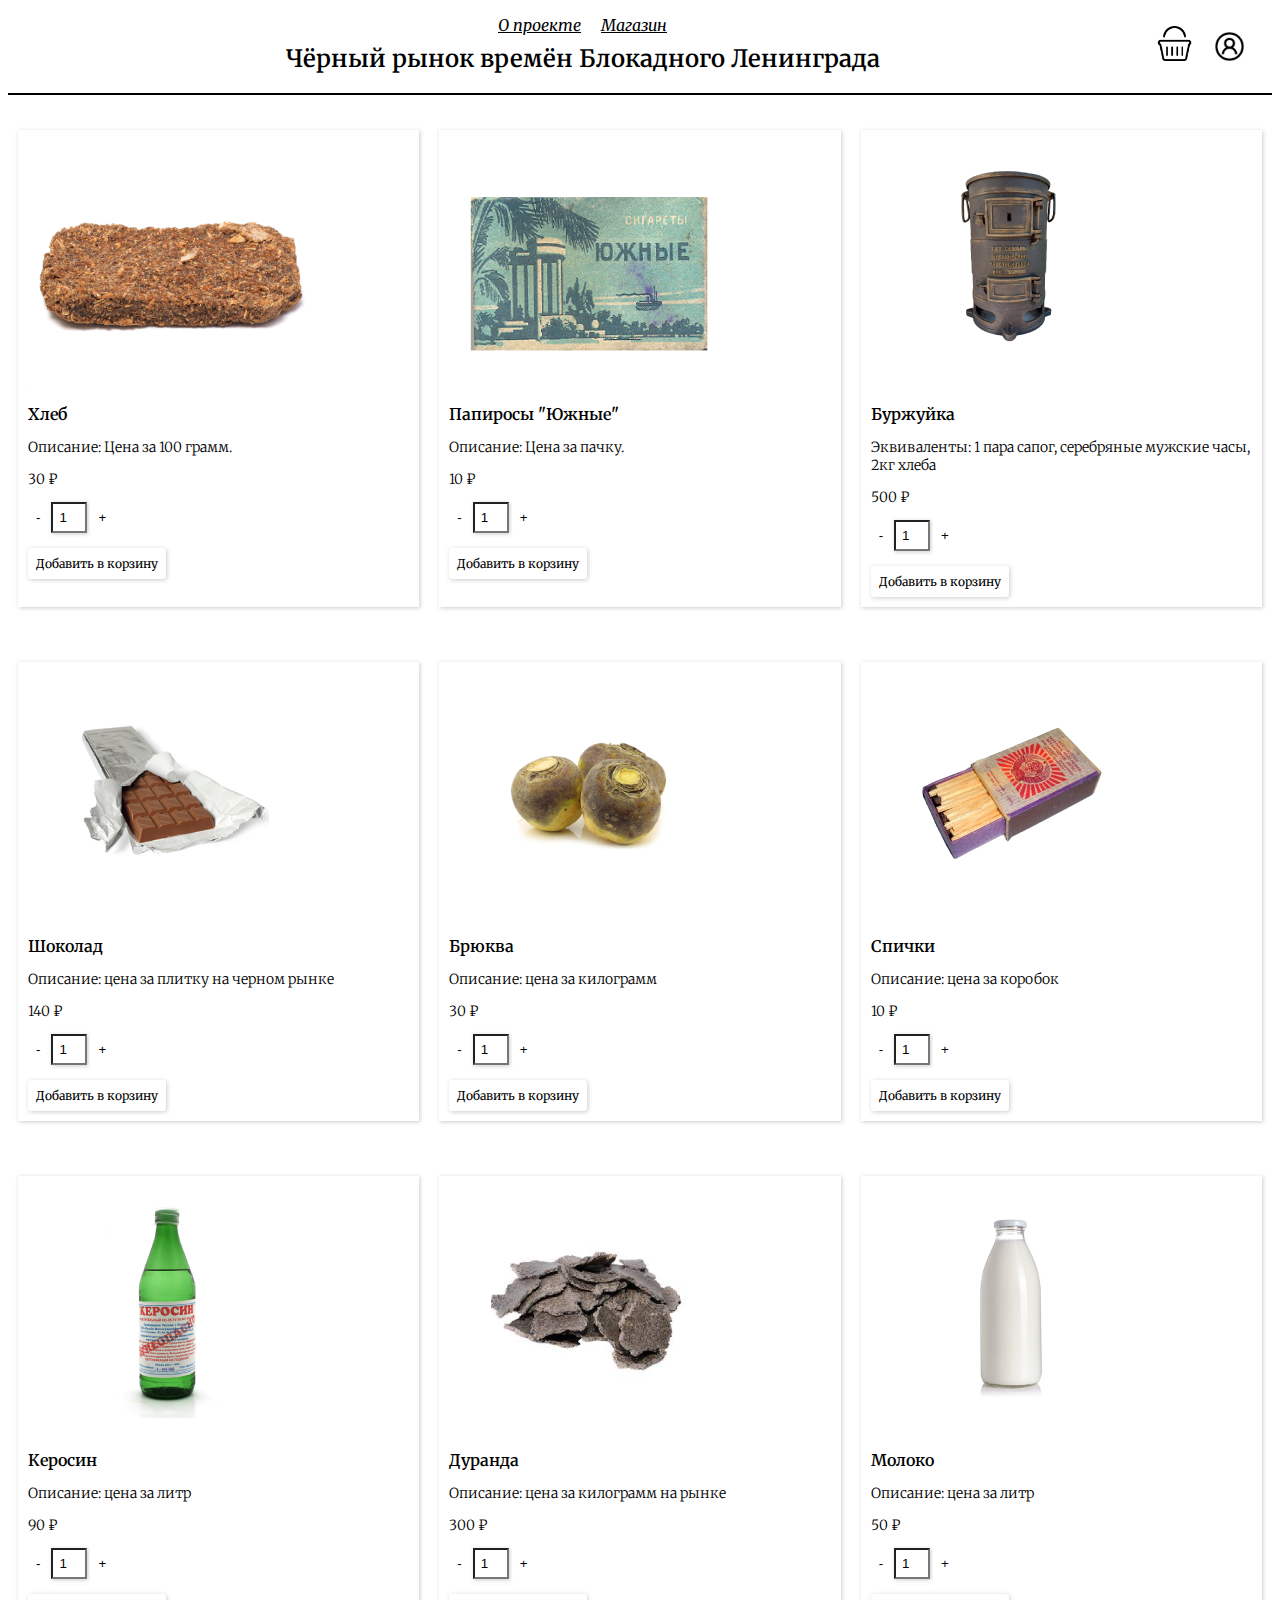
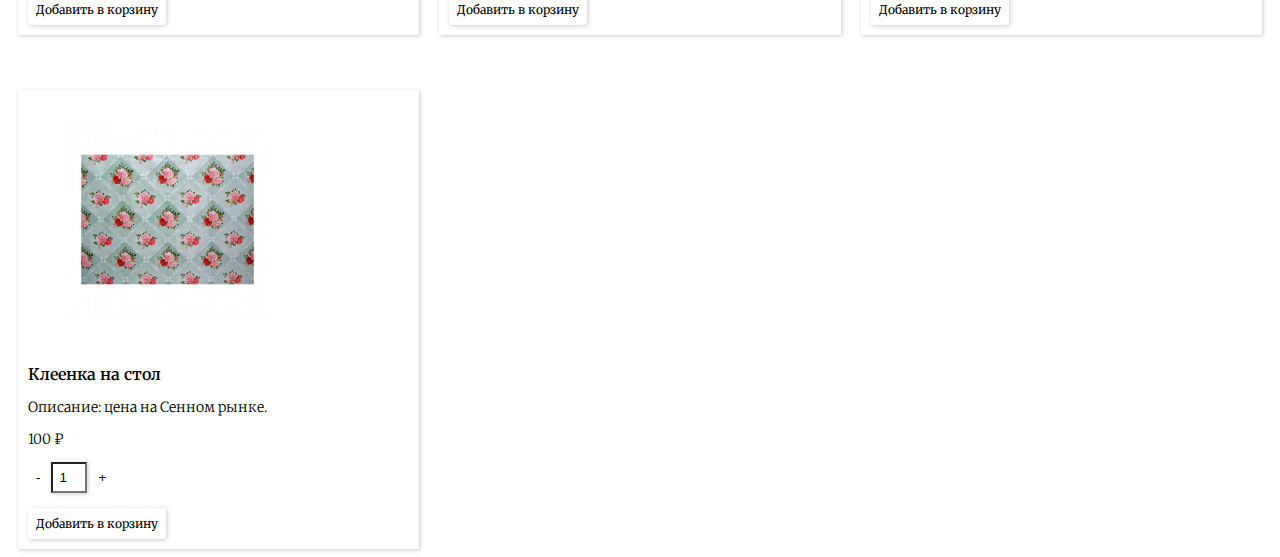
==== commit 6063c846: "Update index.html" ====
--- a/index.html
+++ b/index.html
@@ -237,6 +237,10 @@
           </p>
           <p class="product-description">
             Описание: цена на Сенном рынке.
+          </p>
+          <p class="product-price">
+            100 &#x20bd
+          </p>
             <div class="quantity">
               <div class="quantity">
                 <button class="minus-button" onclick="decrement(this)">-</button>
